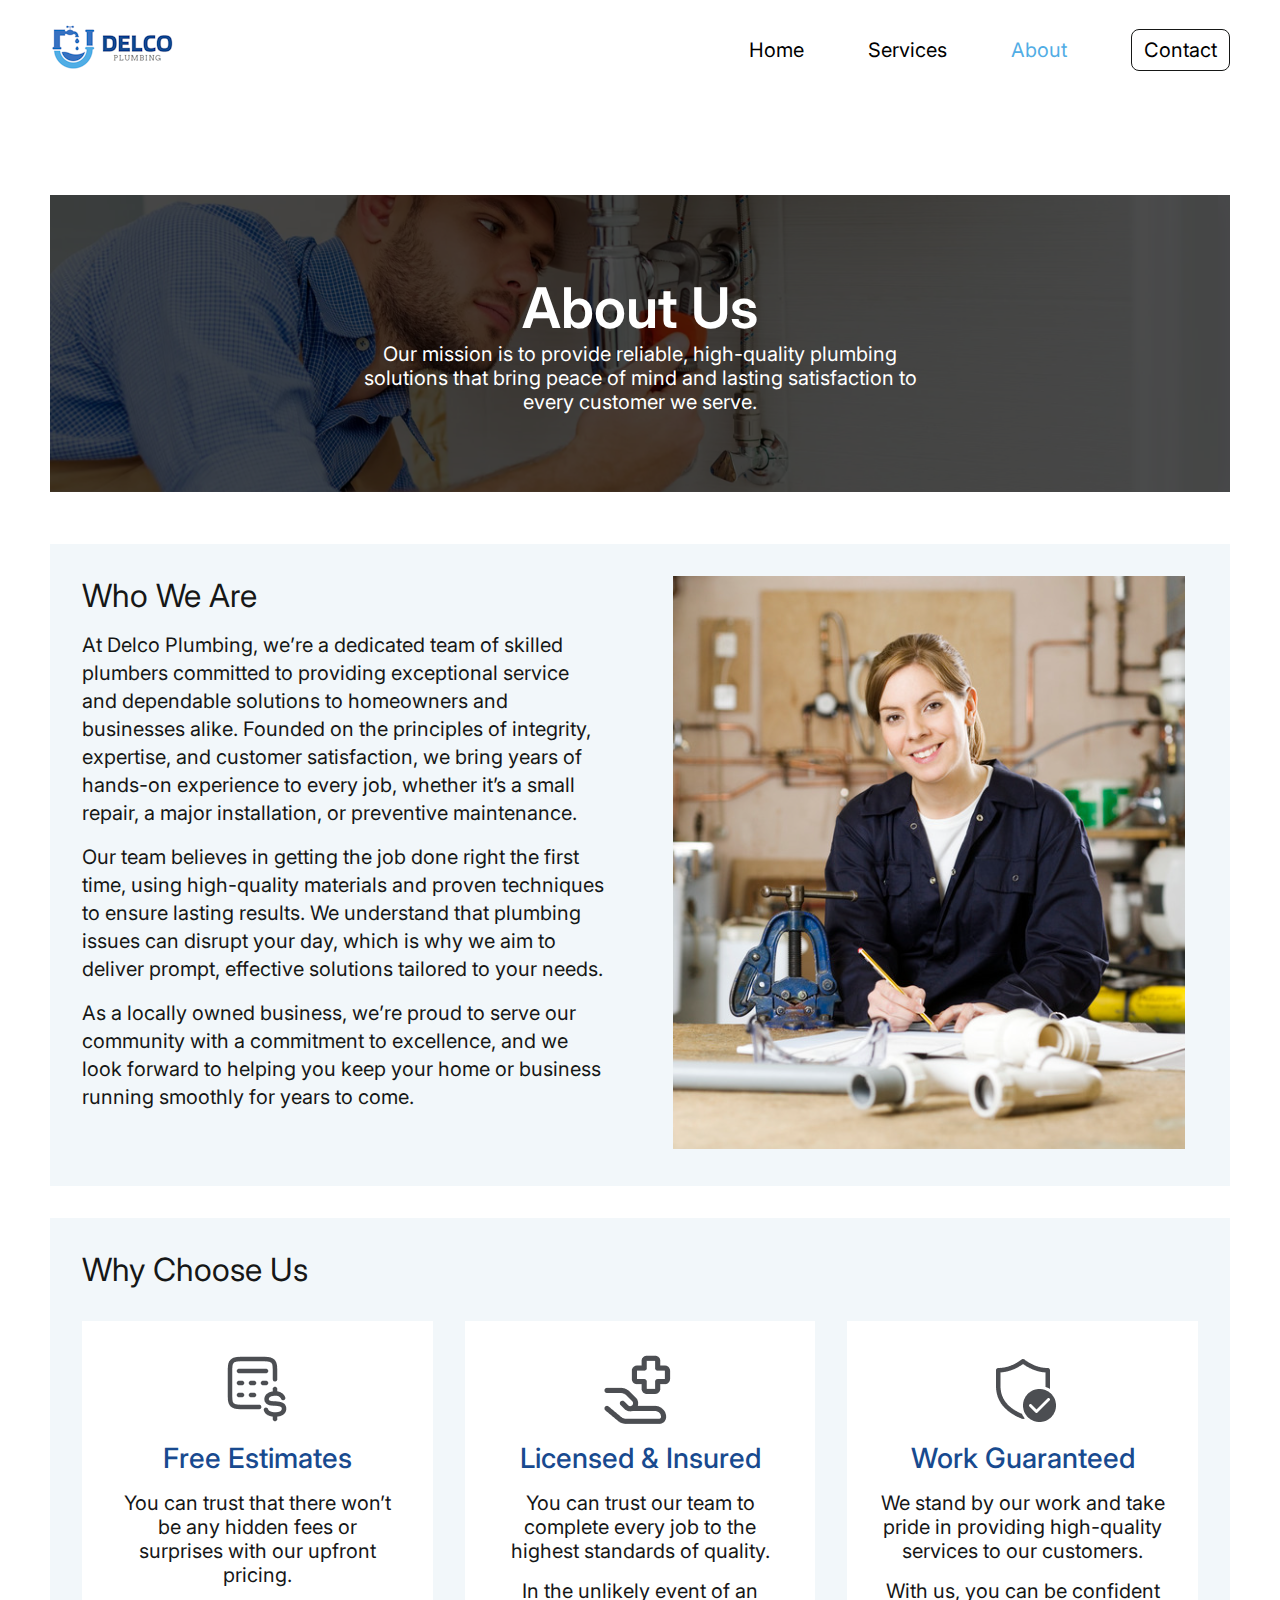
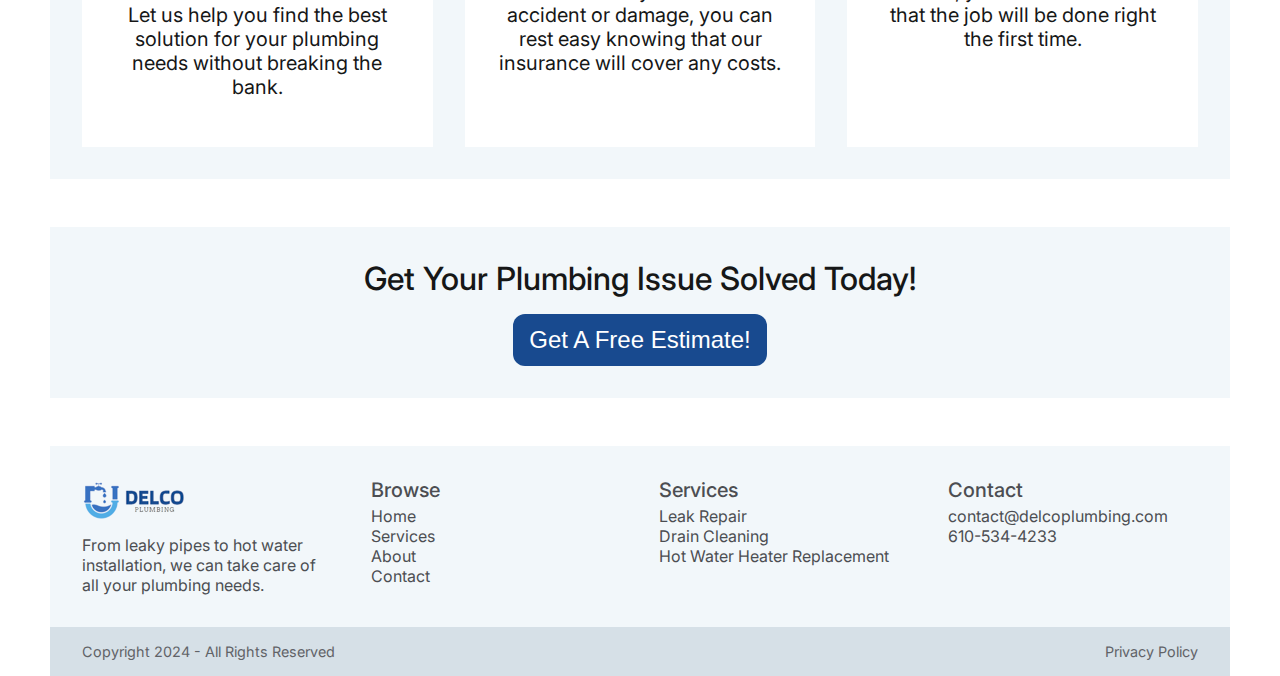
==== about.html @ 06fa6682 "Initial commit" ====
<!DOCTYPE html>
<html lang="en">
<head>
    <meta charset="UTF-8">
    <meta name="viewport" content="width=device-width, initial-scale=1.0">
    <title>Delco Plumbing</title>
    <link rel="stylesheet" href="styles.css">
</head>
<body>
    <div class="container">
        <header class="main-header">
            <nav class="top-nav">
                <div class="logo">
                    <ul class="navigation">
                      <li><a href="https://christopherschopf.github.io/delco-plumbing/"><img src="img/delco-white-logo-125.png" alt="Logo"></a></li>
                    </ul>
                  </div>
                  <div class="desk-nav">
                    <ul class="desk-style">
                      <li><a href="https://christopherschopf.github.io/delco-plumbing/">Home</a></li>
                      <li><a href="https://christopherschopf.github.io/delco-plumbing/services.html">Services</a></li>
                      <li><a class="active" href="https://christopherschopf.github.io/delco-plumbing/about.html">About</a></li>
                      <li><a class="contact-nav-button" href="https://christopherschopf.github.io/delco-plumbing/contact.html">Contact</a></li>
                    </ul>
                  </div>
                      <div class="mobile-nav">
                    <button class="hamburger" onclick="toggleMenu()">☰</button>
                    <ul class="hide">
                      <li onclick=hideSideBar()><a href="">X</a></li>
                      <li><a href="https://christopherschopf.github.io/delco-plumbing/">Home</a></li>
                      <li><a href="https://christopherschopf.github.io/delco-plumbing/services.html">Services</a></li>
                      <li><a class="active" href="https://christopherschopf.github.io/delco-plumbing/about.html">About</a></li>
                      <li><a href="https://christopherschopf.github.io/delco-plumbing/contact.html">Contact</a></li>
                    </ul>
                  </div>
                   </nav>
        </header>
<body>
    <div class="container">
        <div class="tier-two-header">
            <div class="overlay">
              <h1>About Us</h1>
              <p>Our mission is to provide reliable, high-quality plumbing solutions that bring peace of mind and lasting satisfaction to every customer we serve.</p>
            </div>
            <img src="img/plumb-head.png" alt="Plumbing Header Image">
          </div>
          <div class="who-we-are">
                <div class="who-we-are-text">
                    <h2>Who We Are</h2>
                    <p>At Delco Plumbing, we’re a dedicated team of skilled plumbers committed to providing exceptional service and dependable solutions to homeowners and businesses alike. Founded on the principles of integrity, expertise, and customer satisfaction, we bring years of hands-on experience to every job, whether it’s a small repair, a major installation, or preventive maintenance.</p>
                    <p>Our team believes in getting the job done right the first time, using high-quality materials and proven techniques to ensure lasting results. We understand that plumbing issues can disrupt your day, which is why we aim to deliver prompt, effective solutions tailored to your needs.</p>
                    <p>As a locally owned business, we’re proud to serve our community with a commitment to excellence, and we look forward to helping you keep your home or business running smoothly for years to come.</p>
                </div>
                <div class="who-we-are-image">
                    <img src="img/about-image.png">
                </div>
          </div>
          <div class="choose-us-header">
            <h2>Why Choose Us</h2>
          </div>
          <div class="choose-us-container">
            <div class="why-choose-us">
                    <div class="choose-box">
                        <img src="img/hugeicons_estimate-01.png">
                        <h3>Free Estimates</h3>
                        <p>You can trust that there won’t be any hidden fees or surprises with our upfront pricing.</p>
                        <p>Let us help you find the best solution for your plumbing needs without breaking the bank.</p>
                    </div>
                    <div class="choose-box">
                        <img src="img/streamline_insurance-hand.png">
                        <h3>Licensed & Insured</h3>
                        <p>You can trust our team to complete every job to the highest standards of quality.</p>
                        <p>In the unlikely event of an accident or damage, you can rest easy knowing that our insurance will cover any costs.</p>
                    </div>
                    <div class="choose-box">
                        <img src="img/fluent_shield-checkmark-24-regular.png">
                        <h3>Work Guaranteed</h3>
                        <p>We stand by our work and take pride in providing high-quality services to our customers.</p>
                        <p>With us, you can be confident that the job will be done right the first time.</p>
                    </div>
            </div>
        </div>
        <div class="cta">
            <h2>Get Your Plumbing Issue Solved Today!</h2>
            <p><button class="cta-button">Get A Free Estimate!</button></p>
        </div>
        <div class="top-footer">
            <div class="top-footer-box">
                <img src="img/delco-white-logo-transparent-104.png">
                <p>From leaky pipes to hot water installation, we can take care of all your plumbing needs.</p>
            </div>
            <div class="top-footer-box">
                <p class="footer-heading">Browse</p>
                <ul>
                    <li>Home</li>
                    <li>Services</li>
                    <li>About</li>
                    <li>Contact</li>
                </ul>
            </div>
            <div class="top-footer-box">
                <p class="footer-heading">Services</p>
                <ul>
                    <li>Leak Repair</li>
                    <li>Drain Cleaning</li>
                    <li>Hot Water Heater Replacement</li>
                </ul>
            </div>
            <div class="top-footer-box">
                <p class="footer-heading">Contact</p>
                <p>contact@delcoplumbing.com</p>
                <p>610-534-4233</p>
            </div>
        </div>
        <footer class="footer-copyright-container">
            <div class="footer-copyright-section">
                <div class="footer-copy-box-one">
                    <p>Copyright 2024 - All Rights Reserved</p>
                </div>
                <div class="footer-copy-box-two">
                    <p><a href="https://christopherschopf.github.io/delco-plumbing/privacy-policy.html">Privacy Policy</a></p>
                </div>
            </div>
        </footer>    
    </div>
    <script src="scripts.js"></script>
</body>
</html>
---- styles.css ----
@import url('https://fonts.googleapis.com/css2?family=Inter:ital,opsz,wght@0,14..32,100..900;1,14..32,100..900&display=swap');

html {
    box-sizing: border-box;
    font-size: 1rem;
    font-family: "Inter", serif;
  }
  
  *, *:before, *:after {
    box-sizing: inherit;
  }
  
  body, h1, h2, h3, h4, h5, h6, p, ol, ul {
    margin: 0;
    padding: 0;
    font-weight: normal;
    color: #161717;
  }
  
  ol, ul {
    list-style: none;
  }
  
  img {
    max-width: 100%;
    height: auto;
  }

  a {
    text-decoration: none;
    color: #000;
  }

  .container {
    max-width: 1180px;
    margin: 0 auto;
  }

/* New Nav */
.top-nav {
  display: flex;
  justify-content: space-between;
  margin-bottom: 6rem;
}
.logo ul {
  display: flex;
}

.desk-nav ul {
  display: flex;
}
.desk-nav li {
    padding: 0 2rem;
}
.desk-style li:last-child {
    padding-right: 0;
  }
.mobile-nav {
  display: none;

}
.hamburger {
  font-size: 2rem;
  background: none;
  border: none;
  color: #000;
  cursor: pointer;
  margin-left: auto;
  padding-top: 1.5rem;
  padding-right: 1rem;
}
.hamburger:hover {
  background-color: #fff;
}
  .navigation {
    display: flex;
    align-items: center;

  }

  .desk-nav {
    display: flex;
    align-items: center;
    font-size: 1.25rem;
  }
  .navigation li,
  .mobile-nav li {
    padding: 2rem 1.5rem;
    font-size: 1.25rem;
  }
  .mobile-nav li {
    padding: 1rem;
  }
  .navigation li:first-child {
    padding: 1.25rem 0;
}
.navigation li:last-child {
    padding-right: 0;
}
.navigation a:hover {
    opacity: 70%;
}
.logo-text {
    font-size: 1.5rem;
}
  .push-right {
    margin-left: auto;
  }
.contact-nav-button {
    background-color: #fff;
    border: solid 1px #161716;
    font-size: 1.25rem;
    padding: .5rem .75rem;
    border-radius: 8px;
}
.contact-nav-button:hover {
    background-color: #fff;
}
.active {
    color: #51ADE5;
}
/* Above Fold */
.above-fold-container {
    display: flex;
    margin-bottom: 3rem;

}
.above-box-left,
.above-box-right {
    flex: 1;
}
.above-fold-container h1 {
    font-size: 3rem;
    color: #184A8F;
    padding-bottom: .75rem;
}
.above-fold-container h2 {
    font-size: 1.5rem;
    margin-bottom: 2rem;
}
.above-fold-button {
  padding: .75rem 1.5rem;
  border: none;
  border-radius: 12px;
  font-size: 1.5rem;
  background-color: #51ADE5;
  color: #fff;
  font-weight: 500;
  margin-bottom: 1rem;
}
.above-fold-container img {
  border-radius: 12px;
}
/* What We Do */

.what-we-do {
  background-color: #F2F7FA;
  padding: 3rem;
  text-align: center;
  font-size: 1.25rem;
  line-height: 2.25rem;
}
.what-we-do h2 {
  font-size: 2.25rem;
  font-weight: 500;
  padding-bottom: 1rem;
}

/* Signature Services */

.signature-services-header h2 {
  text-align: center;
  padding: 2rem;
  font-size: 2rem;
  font-weight: 500;
}
.signature-services {
  display: flex;
  background-color: #F2F7FA;
  font-size: 1.25rem;
  line-height: 2.25rem;
}
.signature-services h3 {
  font-size: 2rem;
  padding-bottom: 1rem;
}
.signature-box-image,
.signature-box-text {
  flex: 1;
  padding: 2rem;
}

/* Mini Who We Are */
.who-we-are-header h2 {
  font-size: 2rem;
  font-weight: 500;
  text-align: center;
  padding: 2rem;
}
.mini-who-we-are {
  display: flex;
  gap: 1rem;
  background-color: #F2F7FA;
  font-size: 1.25rem;
  line-height: 2.25rem;
  padding: 2rem;
}
.mini-who-we-are h2 {
  padding-bottom: 1rem;
}
.mini-who-we-are p {
  padding-bottom: 1rem;
}
.mini-who-box-one,
.mini-who-box-two {
  flex: 1;
}

/* Testimonial Section */
.testimonial-section {
  background-color: #F2F7FA;

}
.testimonial-header h2 {
  font-size: 2rem;
  padding: 2rem;
  text-align: center;
  font-weight: 500;
}

/* Slideshow container */
.slideshow-container {
  position: relative;
}

/* Slides */

.slide-box-text {
  background-color: #fff;
  color: #161717;
  padding: 2rem 4rem;
  box-shadow: rgba(0, 0, 0, 0.16) 0px 1px 4px;
}
.slide-box-text img {
  padding-top: .5rem;
}
.slide-box-image img {
  padding-top: 2rem;
}

.mySlides {
  display: none;
  padding: 3rem 6rem;
  text-align: center;
  opacity: 0; /* Set transparency to zero */
  transition: opacity 1s ease-in; /* Fade-in effect over 1 second */
}
.mySlides.fade-in {
  display: block; /* Display the slide */
  opacity: 1; /* Full opacity */
}

/* Next & previous buttons */
.prev, .next {
  cursor: pointer;
  position: absolute;
  top: 50%;
  width: auto;
  margin-top: -30px;
  padding: 16px;
  color: #888;
  font-weight: bold;
  font-size: 20px;
  border-radius: 0 3px 3px 0;
  user-select: none;
}

/* Position the "next button" to the right */
.next {
  position: absolute;
  right: 0;
  border-radius: 3px 0 0 3px;
}

/* On hover, add a black background color with a little bit see-through */
.prev:hover, .next:hover {
  background-color: rgba(0,0,0,0.8);
  color: white;
}

/* The dot/bullet/indicator container */
.dot-container {
  text-align: center;
  padding: 20px;
  background: #ddd;
}

/* The dots/bullets/indicators */
.dot {
  cursor: pointer;
  height: 15px;
  width: 15px;
  margin: 0 2px;
  background-color: #bbb;
  border-radius: 50%;
  display: inline-block;
  transition: background-color 0.6s ease;
}

/* Add an italic font style to all quotes */
q {
  font-size: 1.25rem;
  line-height: 2rem;
}

/* Add a blue color to the author */
.author {color: cornflowerblue;}


/* Work With Us */
.work-with-us-header h2 {
  font-size: 2rem;
  font-weight: 500;
  padding: 2rem;
  text-align: center;
}
.work-with-us-container {
  background-color: #F2F7FA;
  display: flex;
}
.work-box {
  margin: 2rem;
  padding: 2rem;
  background-color: #fff;
  text-align: center;
  width: 425px;
  box-shadow: rgba(0, 0, 0, 0.16) 0px 1px 4px;
}
.work-box h3 {
  font-size: 1.75rem;
  font-weight: 500;
  color: #184A8F;
  padding: 1rem 0;
}
.work-box img {
  padding-top: 2rem;
}
.work-box p {
  padding-bottom: 3rem;
}


/* CTA Section */
.cta {
  background-color: #F2F7FA;
  margin: 3rem 0;
  text-align: center;
}
.cta h2 {
  padding-top: 2rem;
  padding-bottom: 1rem;
  font-size: 2rem;
  font-weight: 500;
}
.cta-button {
  margin-bottom: 2rem;
  padding: .75rem 1rem;
  border: none;
  border-radius: 12px;
  background-color: #184A8F;
  color: #fff;
  font-size: 1.5rem;
  font-weight: 500;
}
.cta-button:hover {
  background-color: #51ADE5;
}

/* Top Footer */
.top-footer-box img {
  padding-bottom: .5rem;
}
.footer-heading {
  font-size: 1.25rem;
  font-weight: 500;
  padding-bottom: .25rem;
  color: #000;
}
.top-footer {
  display: flex;
  justify-content: space-between;
  background-color: #F2F7FA;
  padding: 2rem;
}
.top-footer-box {
  flex: 1;
  max-width: 250px;
}
.top-footer-box li,
.top-footer-box a,
.top-footer-box p {
  color: #4C4E52;
}

.footer-copyright-section {
    display: flex;
    font-size: .9rem;
    padding: 1rem 2rem;
    background-color: #D6E0E7;
}
.footer-copyright-section p, 
.footer-copyright-section a {
  color: #616367;
}
.footer-copy-box-two {
    margin-left: auto;
}

/* Tier Two Header */

.tier-two-header img {
  width: 100%;
  height: auto;
}
.tier-two-header {
  position: relative;
  display: inline-block; /* Ensure the container wraps around the image */
}

.tier-two-header img {
  width: 100%; /* Ensures the image takes up full width */
  display: block; /* Remove any space below the image */
}

.overlay {
  position: absolute;
  top: 0;
  left: 0;
  width: 100%;
  height: 100%;
  background-color: rgba(0, 0, 0, 0.7); /* 70% black overlay */
  color: #fff; /* White text color */
  display: flex;
  flex-direction: column;
  justify-content: center;
  align-items: center;
  text-align: center;
}

.overlay h1 {
  font-size: 3.5rem;
  font-weight: 600;

  color: #fff;
}

.overlay p {
  font-size: 1.25rem;
  color: #fff;
  max-width: 50%;
}

/* About Page */

.who-we-are {
  background-color:#F2F7FA;
  display: flex;
  margin-top: 3rem;
  margin-bottom: 2rem;
}
.who-we-are h2 {
  padding-bottom: 1rem;
  font-size: 2rem;
}
.who-we-are p {
  padding-bottom: 1rem;
  font-size: 1.25rem;
  color:#161716;
  line-height: 1.75rem;
}
.who-we-are-text,
.who-we-are-image {
  flex: 1;
  margin: 2rem;
}
.choose-us-header {
  background-color: #F2F7FA;
  padding: 2rem;
  padding-bottom: 0;
}
.choose-us-header h2 {
  font-size: 2rem;
}
.choose-us-container {
  background-color: #F2F7FA;
}
.why-choose-us {
  display: flex;
  gap: 2rem;
  padding: 2rem;
}
.choose-box {
  flex: 1;
  display: flex;
  flex-direction: column;
  align-items: center;
  background-color: #fff;
  padding: 2rem;
}
.choose-box h3 {
  color: #184A8F;
  font-size: 1.75rem;
  font-weight: 500;
  padding: 1rem 0;
}
.choose-box p {
  font-size: 1.25rem;
  line-height: 1.5rem;
  padding-bottom: 1rem;
  color: #161717;
  text-align: center;
}
/* Services Page */

.services-main {
  text-align: center;
  padding: 2rem;
  background-color: #F2F7FA;
  margin-top: 2rem;
  margin-bottom: 2rem;
}
.services-main h2 {
  font-size: 1.75rem;
  font-weight: 500;
  padding-bottom: 1rem;
}
.services-main p {
  font-size: 1.25rem;
  line-height: 1.5;
}

.services-section-header {
  background-color: #F2F7FA;
  text-align: center;
}
.services-section-header h2 {
  font-size: 1.75rem;
  font-weight: 500;
  padding: 2rem;
  padding-bottom: 1rem;
}
.service-boxes-container {
  display: flex;
  gap: 1rem;
  justify-content: space-evenly;
  background-color: #F2F7FA;
  padding: 1rem;
}
.service-boxes-container-last {
  display: flex;
  gap: 1rem;
  justify-content: space-evenly;
  background-color: #F2F7FA;
  padding: 1rem;
  padding-bottom: 2rem;
}
.service-boxes {
  flex: 1;
  width: 370px;
  background-color: #fff;
  text-align: center;
  padding: 2rem;
  box-shadow: rgba(0, 0, 0, 0.16) 0px 1px 4px;
}
.service-boxes h3 {
  font-size: 1.75rem;
  color: #184A8F;
  font-weight: 500;
  padding-bottom: .5rem;
}
.service-boxes p {
  font-size: 1.25rem;
  line-height: 1.75rem;
  padding-bottom: 1rem;
  color: #161717;
}
.service-boxes button {
  background-color: #184A8F;
  border: none;
  border-radius: 12px;
  color: #fff;
  padding: .5rem 1rem;
  font-size: 1.25rem;
}
/* Contact Page */
.contact-form-container {
  display: flex;
  gap: 1rem;
  margin-top: 2rem;
  background-color: #F2F7FA;
}
.contact-form-box,
.areas-served-box {
  flex:1;
  color: #161717;
}
.contact-form-box h2 {
  padding: 2rem 0 0 2rem;
}
.areas-served-box h2 {
  padding: 2rem 0 1rem 0;
}
.areas-served-box p {
  line-height: 1.5rem;
  padding-right: 2rem;
}
.form-container {
  max-width: 500px;
  margin: 40px auto;
  padding: 20px;
  background-color: #ffffff;
  border: 1px solid #e1e8ed;
  border-radius: 5px;
  box-shadow: 0 2px 5px rgba(0, 0, 0, 0.1);
}

form {
  display: flex;
  flex-direction: column;
}

.form-group {
  margin-bottom: 15px;
}

label {
  margin-bottom: 5px;
  font-weight: bold;
  color: #333;
}

input[type="text"], input[type="email"], textarea {
  width: 100%;
  padding: 10px;
  border: 1px solid #ddd;
  border-radius: 5px;
  box-sizing: border-box;
  font-size: 14px;
}

input[type="text"]::placeholder, input[type="email"]::placeholder, textarea::placeholder {
  color: #bbb;
}

textarea {
  height: 100px;
  resize: none;
}

.form-container button {
  background-color: #184A8F;
  color: #fff;
  padding: 12px;
  border: none;
  border-radius: 5px;
  cursor: pointer;
  font-size: 16px;
}

.form-container button:hover {
  background-color: #51ADE5;
}
/* Privacy Policy */
.privacy-policy-section {
  margin-top: 2rem;
  background-color: #F2F7FA;
  padding: 2rem;
}
.privacy-policy-section p {
  padding: 1rem 0;
}
/* Media Queries */
@media only screen and (max-width: 1180px) {
  .container {
    padding: 0 1rem;
  }
}

@media only screen and (max-width: 999px) {
  .above-fold-container {
    flex-direction: column;
  }
  .above-box-left {
    text-align: center;
    margin-bottom: 2rem;
  }
  .above-box-right {
    text-align: center;
  }
  .signature-services {
    flex-direction: column;
  }
  .signature-box-image {
    order: 2; /* Ensure image is to the right or below text */
  }
  .signature-box-text {
    order: 1; /* Ensure text is to the left or above image */
  }
  .signature-services img {
    width: 100%;
  }
.mini-who-we-are {
  flex-direction: column;
}
.mini-who-we-are img {
  width: 100%;
}
.noshow {
  display: none;
}
.work-with-us-container {
  flex-direction: column;
  align-items: center;
}
.work-box {
  width: 80%;
}
.mySlides {
  padding: 3rem 1rem;
}
.top-footer {
  flex-wrap: wrap;
  gap: 1rem;
}
/* mobile nav */
.navigation {
    padding-left: 1rem;
}
.desk-nav ul {
    display: none;
  }
  .mobile-nav {
    display: flex;
    flex-direction: column;
    background-color: #fff;
  }
  .hide {
     display: none;
  }
  
  .show {
    display: flex;
    flex-direction: column;
    position: fixed;
    top: 0;
    left: 0;
    width: 100%;
    height: 100%;
    background-color: rgba(255, 255, 255, 0.95); /* Slight transparency */
    z-index: 1000; /* Ensure it appears on top */
    padding-top: 4rem;
    align-items: center;
  }
  .top-nav {
    margin-bottom: 4rem;
  }
  .overlay p {
    display: none;
  }
  .who-we-are {
    flex-direction: column;
  }
  .who-we-are-image {
    text-align: center;
  }
  .who-we-are-text {
    margin-bottom: 0;
  }
  .why-choose-us {
    gap: 1rem;
    flex-direction: column;
  }
  .service-boxes-container,
  .service-boxes-container-last {
    flex-direction: column;
    align-items: center;
  }
  .service-boxes {
    width: 80%;
  }
  .contact-form-container {
    flex-direction: column;
  }
  .areas-served-box {
    padding: 0 2rem 2rem;
  }
  .form-container {
    max-width: 90%;
  }
      }
      @media only screen and (max-width: 600px) {
        .top-footer {
          flex-direction: column;
        }
        .signature-box-image,
        .signature-box-text {
          padding: 1rem 2rem;
        }
        .cta h2 {
          font-size: 1.75rem;
          padding: 2rem 1rem 1rem 1rem;
        }
        .slide-box-text {
          padding: 2rem;
        }
      }
      @media only screen and (max-width: 450px) {
        .above-fold-container h1 {
          font-size: 2rem;
        }
        .what-we-do {
          padding: 2rem;
          text-align: left;
        }
        .what-we-do h2 {
          font-size: 1.75rem;
          padding-bottom: .5rem;
        }
        .what-we-do p,
        .signature-services p,
        .mini-who-we-are p {
          line-height: 1.75rem;
        }
        .signature-services-header h2 {
          padding: 1rem;
        }
        .signature-services h3 {
          font-size: 1.75rem;
        }
        .who-we-are-header h2 {
          padding: 1rem;
        }
        .mini-who-we-are {
          padding: 1rem 2rem;
        }
        .mini-who-we-are h2 {
          font-size: 1.75rem;
        }
        .testimonial-header h2 {
          padding: 1rem;
        }
        .work-with-us-header h2 {
          padding: 1rem;
        }
        .choose-box h3 {
          font-size: 1.5rem;
        }
        .service-boxes {
          width: 95%;
        }
      }
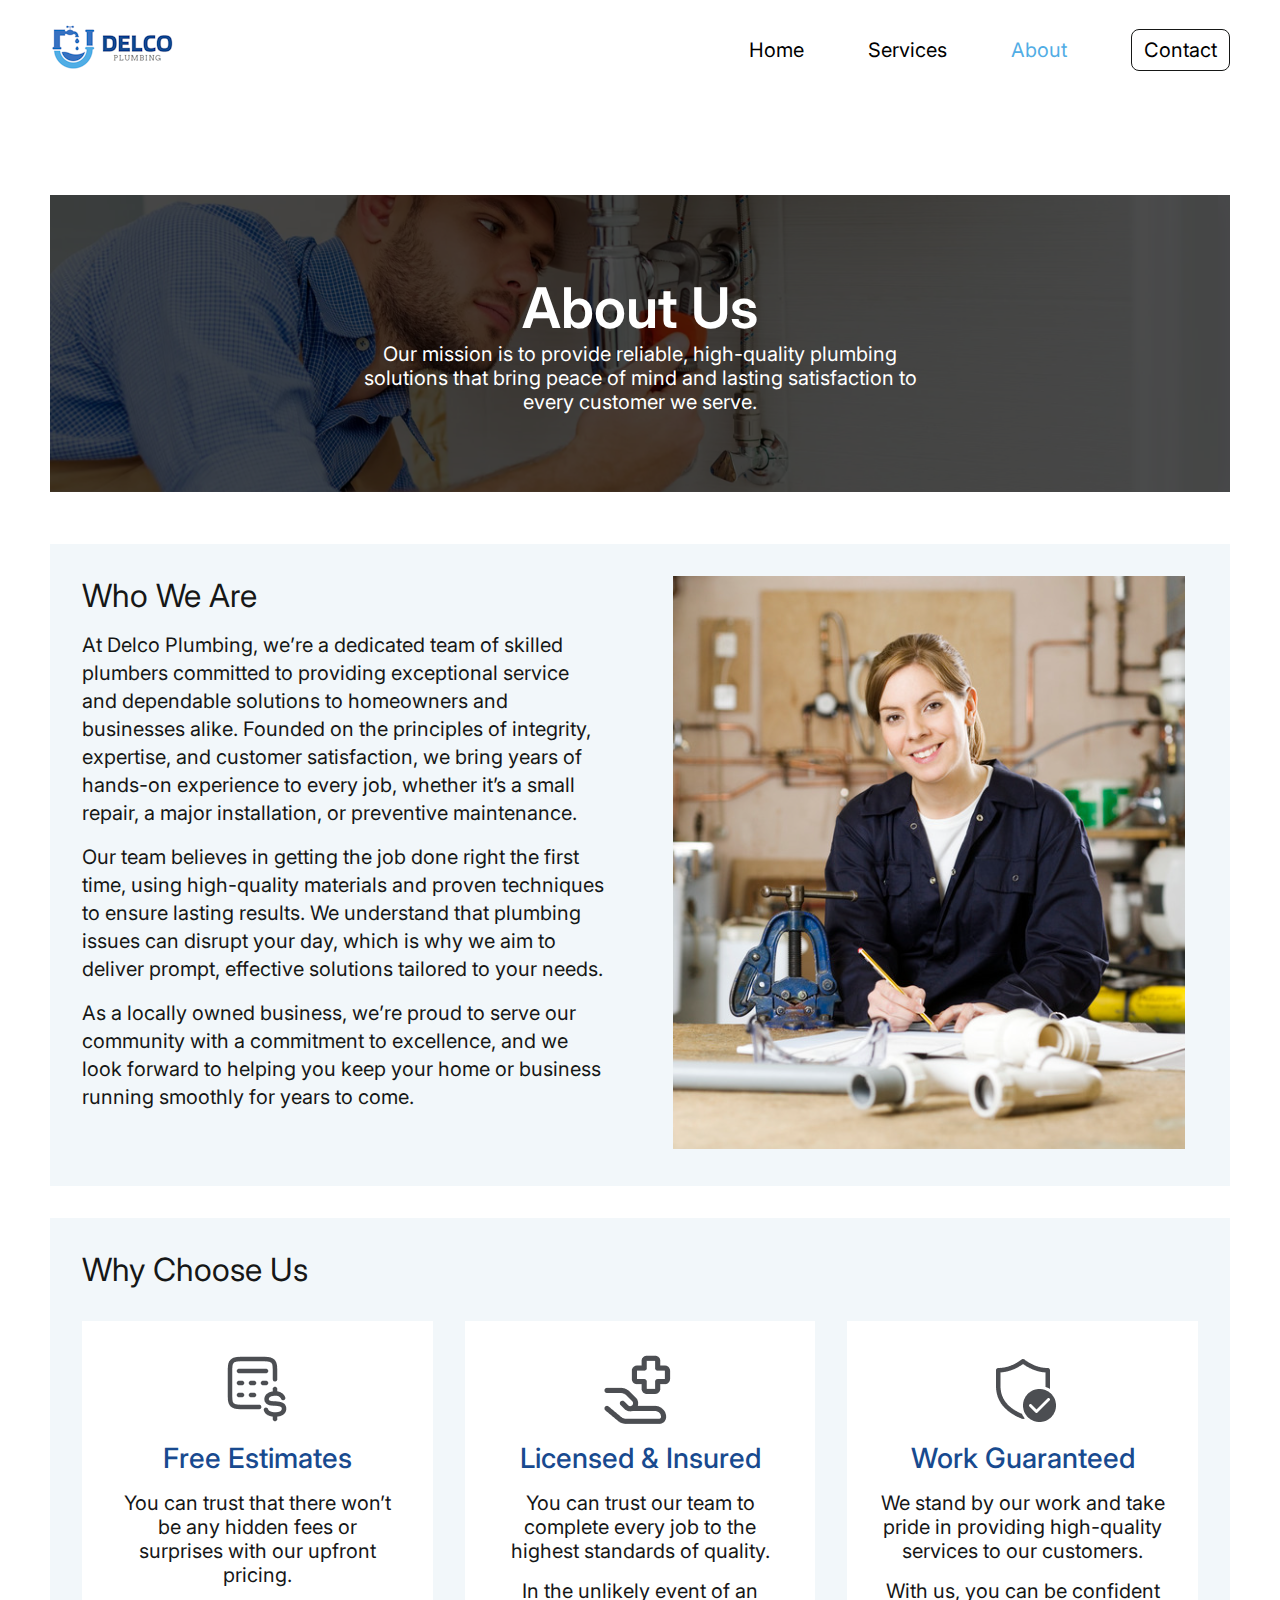
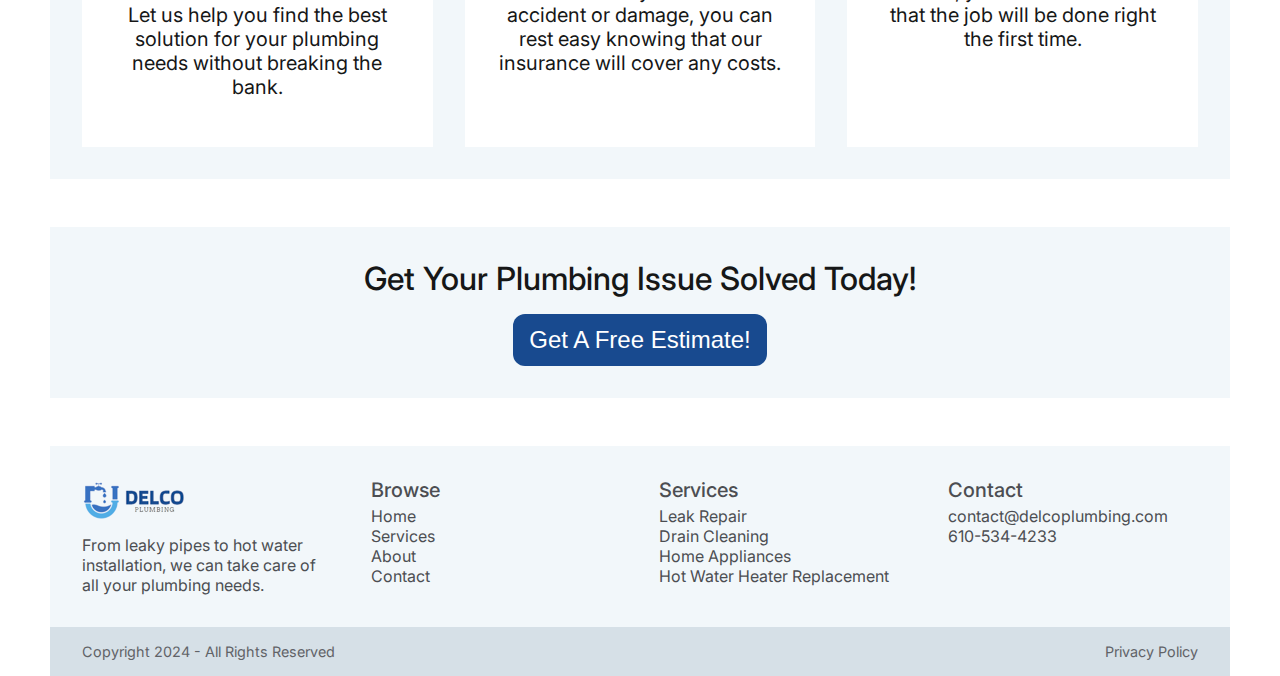
==== commit daab2352: "Add Links" ====
--- a/about.html
+++ b/about.html
@@ -82,7 +82,7 @@
         </div>
         <div class="cta">
             <h2>Get Your Plumbing Issue Solved Today!</h2>
-            <p><button class="cta-button">Get A Free Estimate!</button></p>
+            <p><a href="https://christopherschopf.github.io/delco-plumbing/contact.html"><button class="cta-button">Get A Free Estimate!</button></a></p>
         </div>
         <div class="top-footer">
             <div class="top-footer-box">
@@ -92,18 +92,19 @@
             <div class="top-footer-box">
                 <p class="footer-heading">Browse</p>
                 <ul>
-                    <li>Home</li>
-                    <li>Services</li>
-                    <li>About</li>
-                    <li>Contact</li>
+                    <li><a href="https://christopherschopf.github.io/delco-plumbing/">Home</a></li>
+                    <li><a href="https://christopherschopf.github.io/delco-plumbing/services.html">Services</a></li>
+                    <li><a href="https://christopherschopf.github.io/delco-plumbing/about.html">About</a></li>
+                    <li><a href="https://christopherschopf.github.io/delco-plumbing/contact.html">Contact</a></li>
                 </ul>
             </div>
             <div class="top-footer-box">
                 <p class="footer-heading">Services</p>
                 <ul>
-                    <li>Leak Repair</li>
-                    <li>Drain Cleaning</li>
-                    <li>Hot Water Heater Replacement</li>
+                    <li><a href="https://christopherschopf.github.io/delco-plumbing/services.html">Leak Repair</a></li>
+                    <li><a href="https://christopherschopf.github.io/delco-plumbing/services.html">Drain Cleaning</a></li>
+                    <li><a href="https://christopherschopf.github.io/delco-plumbing/services.html">Home Appliances</a></li>
+                    <li><a href="https://christopherschopf.github.io/delco-plumbing/services.html">Hot Water Heater Replacement</a></li>
                 </ul>
             </div>
             <div class="top-footer-box">
@@ -122,7 +123,7 @@
                 </div>
             </div>
         </footer>    
-    </div>
-    <script src="scripts.js"></script>
-</body>
-</html>+        </div>
+        <script src="scripts.js"></script>
+    </body>
+    </html>--- a/styles.css
+++ b/styles.css
@@ -29,6 +29,10 @@
   a {
     text-decoration: none;
     color: #000;
+  }
+
+  button:hover {
+    cursor: pointer;
   }
 
   .container {
@@ -143,10 +147,13 @@
   border: none;
   border-radius: 12px;
   font-size: 1.5rem;
+  background-color: #184A8F;
+  color: #fff;
+  font-weight: 500;
+  margin-bottom: 1rem;
+}
+.above-fold-button:hover {
   background-color: #51ADE5;
-  color: #fff;
-  font-weight: 500;
-  margin-bottom: 1rem;
 }
 .above-fold-container img {
   border-radius: 12px;
@@ -592,6 +599,9 @@
   padding: .5rem 1rem;
   font-size: 1.25rem;
 }
+.service-boxes button:hover {
+  background-color: #51ADE5;
+}
 /* Contact Page */
 .contact-form-container {
   display: flex;
